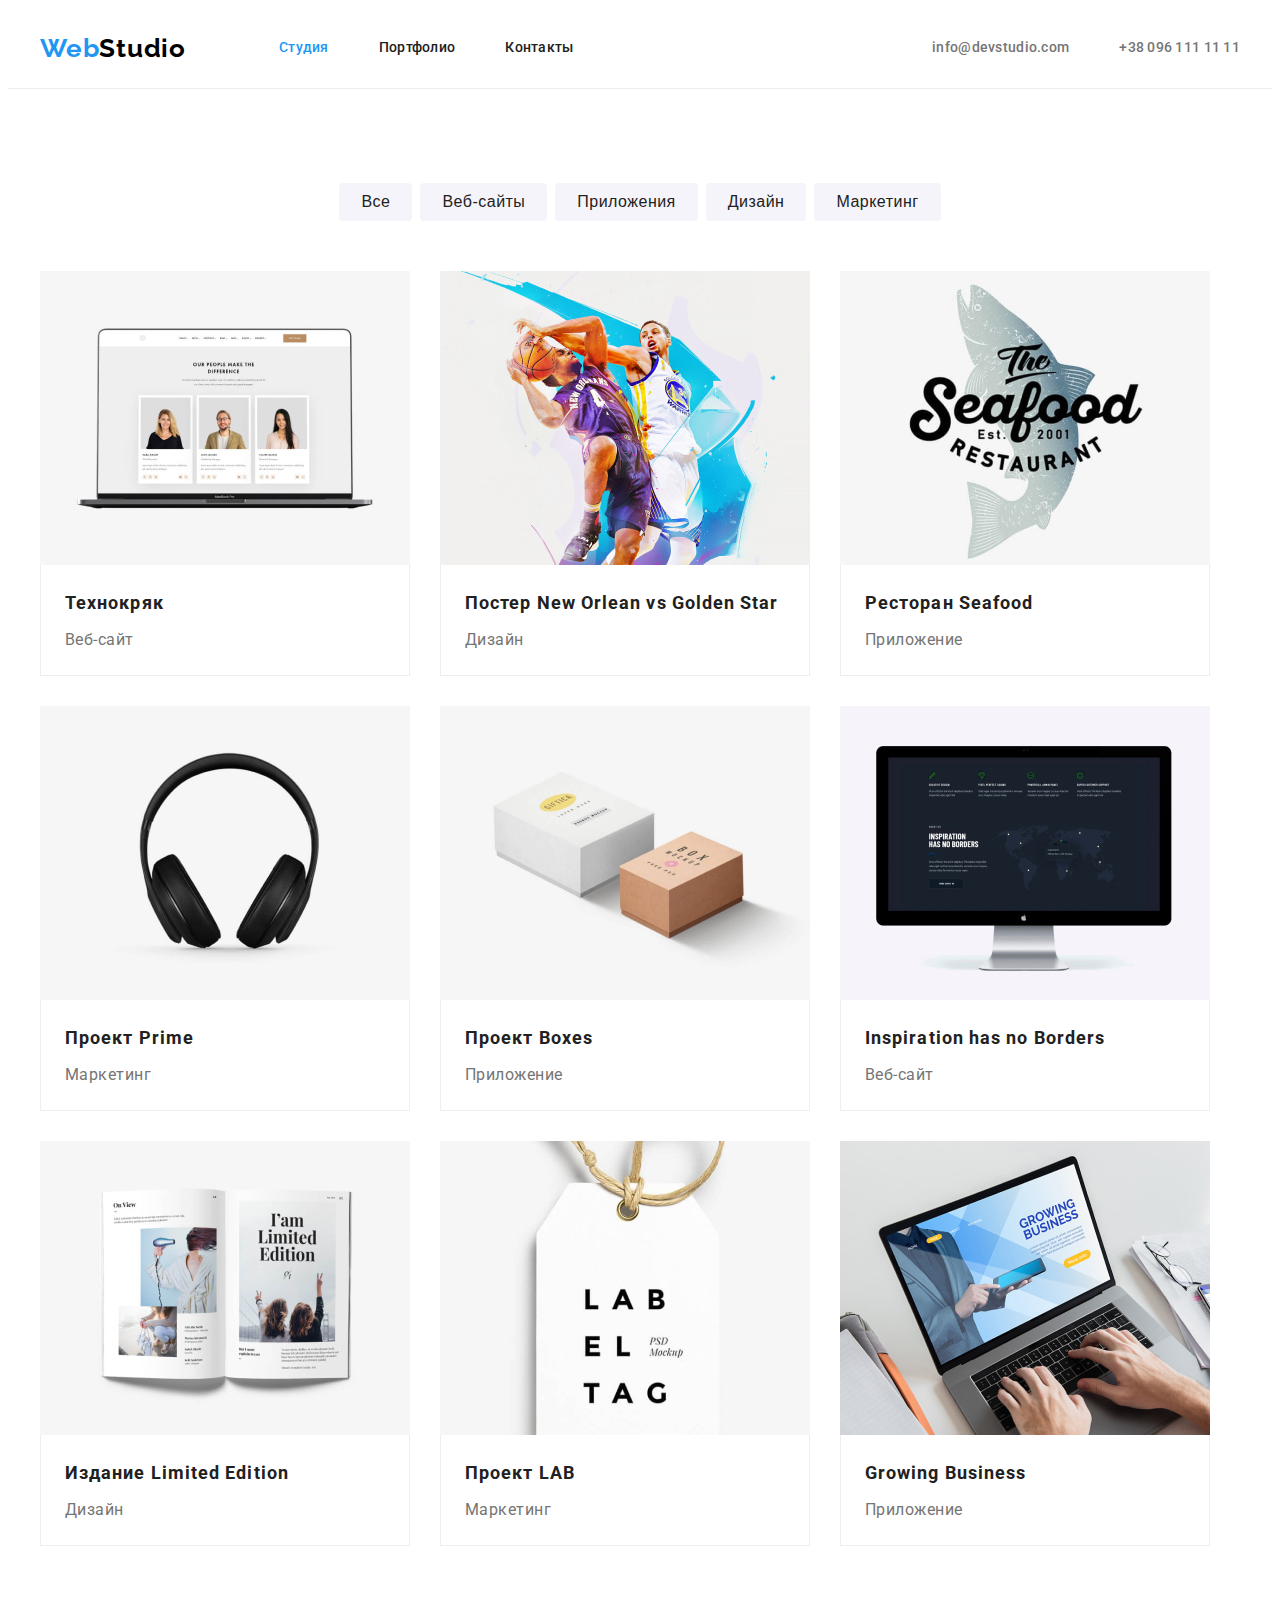
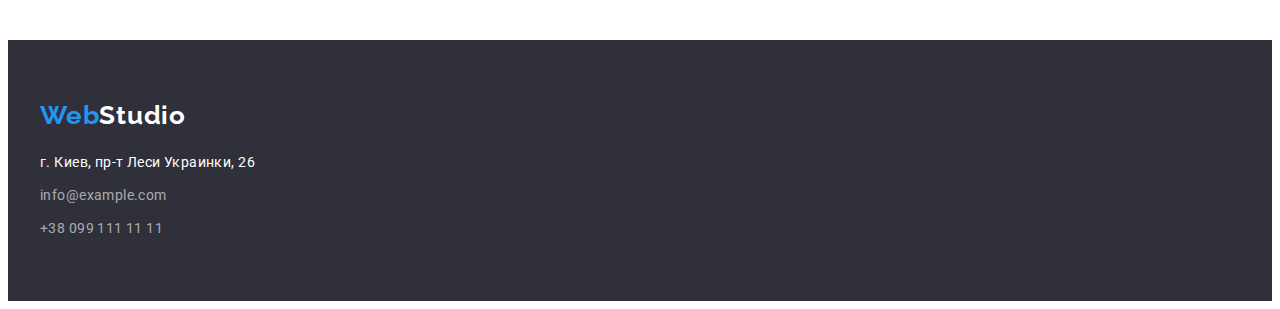
==== portfolio.html @ 70b2a4fe "hw4" ====
<!DOCTYPE html>
<html lang="ru">
<head>
    <meta charset="UTF-8">
    <meta http-equiv="X-UA-Compatible" content="IE=edge">
    <meta name="viewport" content="width=device-width, initial-scale=1.0">
    <title>Портфолио</title>
    
    <!-- Основные шрифты -->
    <link rel="preconnect" href="https://fonts.googleapis.com">
    <link rel="preconnect" href="https://fonts.gstatic.com" crossorigin>
    <link href="https://fonts.googleapis.com/css2?family=Raleway:wght@700&family=Roboto:wght@400;500;700;900&display=swap" rel="stylesheet">
    
        <!-- Нормализация стилей -->
    <link rel="stylesheet" href="https://cdnjs.cloudflare.com/ajax/libs/modern-normalize/1.1.0/modern-normalize.min.css"
        integrity="sha512-wpPYUAdjBVSE4KJnH1VR1HeZfpl1ub8YT/NKx4PuQ5NmX2tKuGu6U/JRp5y+Y8XG2tV+wKQpNHVUX03MfMFn9Q=="
        crossorigin="anonymous" referrerpolicy="no-referrer" />
    
    <!-- Кастомные стили -->
    <link rel="stylesheet" href="./css/styles.css">
</head>
<body>
    <!-- Секция Хедер -->
    <header class="header">
        <div class="container header-container">
            <a class="logo link" href="./index.html" lang="en"><span class="logo-primary">Web</span><span
                    class="logo-secondary">Studio</span></a>
            <nav class="nav">
                <ul class="nav-list list">
                    <li class="nav-item"><a class="link current" href="./index.html">Студия</a></li>
                    <li class="nav-item"><a class="link" href="./portfolio.html">Портфолио</a></li>
                    <li class="nav-item"><a class="link" href="">Контакты</a></li>
                </ul>
            </nav>
            <ul class="contact-list list">
                <li class="contact-item"><a class="contact-link link"
                        href="mailto:info@devstudio.com">info@devstudio.com</a></li>
                <li class="contact-item"><a class="contact-link link" href="tel:+380961111111">+38 096 111 11 11</a></li>
            </ul>
        </div>
    </header>
    <!-- Уникальный контент -->
    <main>
        <!-- Секция Портфолио -->
        <section class="portfolio section">
           <div class="container portfolio-container">
                <h1 class="portfolio-title">Портфолио</h1>
                <ul class="filter-list list">
                    <li class="filter-item"><button class="filter-btn" type="button"><span class="btn-txt">Все</span></button></li>
                    <li class="filter-item"><button class="filter-btn" type="button"><span class="btn-txt">Веб-сайты</span></button>
                    </li>
                    <li class="filter-item"><button class="filter-btn" type="button"><span class="btn-txt">Приложения</span></button>
                    </li>
                    <li class="filter-item"><button class="filter-btn" type="button"><span class="btn-txt">Дизайн</span></button></li>
                    <li class="filter-item"><button class="filter-btn" type="button"><span class="btn-txt">Маркетинг</span></button>
                    </li>
                </ul>
                <ul class="portfolio-list list">
                    <li class="portfolio-item">
                        <a class="portfolio-link link" href="">
                            <img class="portfolio-img" src="./images/portfolio/web.jpg" alt="Демонстрация веб-сайта" width="370"
                                height="294">
                            <div class="txt-card">
                                <h2 class="portfolio-subtitle">Технокряк</h2>
                                <p class="portfolio-desc">Веб-сайт</p>
                            </div>
                        </a>
                    </li>
                    <li class="portfolio-item">
                        <a class="portfolio-link link" href="">
                            <img class="portfolio-img" src="./images/portfolio/poster.jpg" alt="Постер с баскетболистами" width="370"
                                height="294">
                            <div class="txt-card">
                                <h2 class="portfolio-subtitle">Постер New Orlean vs Golden Star</h2>
                                <p class="portfolio-desc">Дизайн</p>
                            </div>
                        </a>
                    </li>
                    <li class="portfolio-item">
                        <a class="portfolio-link link" href="">
                            <img class="portfolio-img" src="./images/portfolio/seafood.jpg" alt="Логотип ресторана" width="370"
                                height="294">
                            <div class="txt-card">
                                <h2 class="portfolio-subtitle">Ресторан Seafood</h2>
                                <p class="portfolio-desc">Приложение</p>
                            </div>
                        </a>
                    </li>
                    <li class="portfolio-item">
                        <a class="portfolio-link link" href="">
                            <img class="portfolio-img" src="./images/portfolio/prime.jpg" alt="Закрытые наушники" width="370"
                                height="294">
                            <div class="txt-card">
                                <h2 class="portfolio-subtitle">Проект Prime</h2>
                                <p class="portfolio-desc">Маркетинг</p>
                            </div>
                        </a>
                    </li>
                    <li class="portfolio-item">
                        <a class="portfolio-link link" href="">
                            <img class="portfolio-img" src="./images/portfolio/boxes.jpg" alt="Коробки" width="370" height="294">
                            <div class="txt-card">
                                <h2 class="portfolio-subtitle">Проект Boxes</h2>
                                <p class="portfolio-desc">Приложение</p>
                            </div>
                        </a>
                    </li>
                    <li class="portfolio-item">
                        <a class="portfolio-link link" href="">
                            <img class="portfolio-img" src="./images/portfolio/inspiration.jpg" alt="Демонстрация веб-сайта" width="370"
                                height="294">
                            <div class="txt-card">
                                <h2 class="portfolio-subtitle">Inspiration has no Borders</h2>
                                <p class="portfolio-desc">Веб-сайт</p>
                            </div>
                        </a>
                    </li>
                    <li class="portfolio-item">
                        <a class="portfolio-link link" href="">
                            <img class="portfolio-img" src="./images/portfolio/edition.jpg" alt="Издание в развороте" width="370"
                                height="294">
                            <div class="txt-card">
                                <h2 class="portfolio-subtitle">Издание Limited Edition</h2>
                                <p class="portfolio-desc">Дизайн</p>
                            </div>
                        </a>
                    </li>
                    <li class="portfolio-item">
                        <a class="portfolio-link link" href="">
                            <img class="portfolio-img" src="./images/portfolio/lab.jpg" alt="Бирка продукта" width="370" height="294">
                            <div class="txt-card">
                                <h2 class="portfolio-subtitle">Проект LAB</h2>
                                <p class="portfolio-desc">Маркетинг</p>
                            </div>
                        </a>
                    </li>
                    <li class="portfolio-item">
                        <a class="portfolio-link link" href="">
                            <img class="portfolio-img" src="./images/portfolio/business.jpg" alt="Демонстрация приложения" width="370"
                                height="294">
                            <div class="txt-card">
                                <h2 class="portfolio-subtitle">Growing Business</h2>
                                <p class="portfolio-desc">Приложение</p>
                            </div>
                        </a>
                    </li>
                </ul>
           </div>
        </section>
    </main>
    <!-- Секция Футер -->
    <footer class="footer section">
        <div class="container footer-container">
            <a class="logo link" href="./index.html" lang="en"><span class="logo-primary">Web</span><span
                    class="footer-logo-secondary">Studio</span></a>
            <address class="footer-address">
                <span class="location">г. Киев, пр-т Леси Украинки, 26</span>
                <ul class="footer-list list">
                    <li class="footer-item">
                        <a class="footer-link link" href="mailto:info@example.com">info@example.com</a>
                    </li>
                    <li class="footer-item">
                        <a class="footer-link link" href="tel:+380991111111">+38 099 111 11 11</a>
                    </li>
                </ul>
            </address>
        </div>
    </footer>
</body>
</html>
---- css/styles.css ----
:root {
  /* Шрифт */
  --primary-font: "Roboto", sans-serif;
  --secondary-font: "Raleway", sans-serif;

  /* Цвет текста */
  --primary-text-color: #212121;
  --secondary-text-color: #757575;
  --primary-accent-color: #2196f3;
  --secondary-accent-color: #ffffff;
  --header-logo-color: #000000;
  --footer-item-color: rgba(255, 255, 255, 0.6);

  /* Фон */
  --primary-background-color: #ffffff;
  --secondary-background-color: #2f303a;
  --additional-background-color: #f5f4fa;
}

/* Body */

body {
  font-family: var(--primary-font);
  font-size: 14px;
  line-height: 1.14;

  letter-spacing: 0.03em;

  color: var(--primary-text-color);
  background-color: var(--primary-background-color);
}

h1,
h2,
h3,
h4,
h5,
h6,
p {
  margin: 0;
  max-width: 100%;
}

img {
  display: block;
}

.link {
  font-family: inherit;
  color: inherit;
  text-decoration: none;
}
.list {
  padding-left: 0;
  margin-top: 0;
  margin-bottom: 0;

  list-style: none;
}

.container {
  width: 1200px;
  padding-left: 15px;
  padding-right: 15px;

  margin-left: auto;
  margin-right: auto;

  /* outline: 1px solid tomato; */
}

.section {
  padding-top: 94px;
  padding-bottom: 94px;
}

/* Стиль Лого */

.logo-primary,
.logo-secondary,
.footer-logo-secondary {
  font-family: var(--secondary-font);
  font-weight: 700;
  font-size: 26px;
  line-height: 1.19;

  letter-spacing: 0.03em;

  color: var(--primary-accent-color);
}
.logo-secondary {
  color: var(--header-logo-color);
}
.footer-logo-secondary {
  color: var(--secondary-accent-color);
}

/* Хедер */

.header {
  /* box-sizing: border-box; */
  border-bottom: 1px solid #ececec;
}

.header-container {
  display: flex;
  align-items: center;
}

.header-container .logo {
  margin-right: 93px;

  /* outline: 1px solid tomato; */
}

.nav-list {
  display: flex;
}

.nav-item {
  display: flex;
  margin-right: 50px;

  font-weight: 500;
  letter-spacing: 0.02em;
}

.nav-item:last-child {
  margin-right: 0;
}

.nav-item:hover,
.nav-item:focus {
  color: var(--primary-accent-color);
}

.nav-item > .link {
  display: block;
  padding-top: 32px;
  padding-bottom: 32px;

  /* outline: 1px solid tomato; */
}

.nav-list .link.current {
  color: var(--primary-accent-color);
}

.contact-list {
  display: flex;
  margin-left: auto;

  font-weight: 500;
  letter-spacing: 0.02em;
}

.contact-item {
  color: var(--secondary-text-color);

  /* outline: 1px solid tomato; */
}

.contact-item:hover,
.contact-item:focus {
  color: var(--primary-accent-color);
}

.contact-item:not(:last-child) {
  margin-right: 50px;
}

.contact-link {
  display: block;
  padding-top: 32px;
  padding-bottom: 32px;

  /* outline: 1px solid tomato; */
}
/* Герой */

.hero.section {
  text-align: center;

  padding-top: 200px;
  padding-bottom: 200px;

  background-color: var(--secondary-background-color);
}

.hero-title {
  max-width: 696px;
  margin-left: auto;
  margin-right: auto;
  margin-bottom: 30px;

  font-weight: 900;
  font-size: 44px;
  line-height: 1.36;

  letter-spacing: 0.06em;
  text-transform: uppercase;

  color: var(--secondary-accent-color);

  /* outline: 1px solid tomato; */
}

.hero-button {
  padding: 10px 32px;
  border-radius: 4px;

  font-weight: 700;
  font-size: 16px;
  line-height: 1.88;

  /* align-items: center;
  text-align: center; */
  letter-spacing: 0.06em;

  color: var(--secondary-accent-color);

  background-color: var(--primary-accent-color);
  cursor: pointer;

  border: none;
}

.hero-button:hover,
.hero-button:focus {
  background-color: #188ce8;
}

/* Особенности */

.feature-list {
  display: flex;
}

.feature-item {
  min-width: 270px;

  /* outline: 1px solid tomato; */
}

.feature-item:not(:last-child) {
  margin-right: 30px;
}

.feature-subtitle {
  margin-bottom: 10px;

  font-weight: 700;
  font-size: 14px;
  line-height: 1.14;

  letter-spacing: 0.03em;
  text-transform: uppercase;

  color: var(--primary-text-color);
}

.feature-text {
  font-size: 14px;
  line-height: 1.71;

  letter-spacing: 0.03em;

  color: var(--secondary-text-color);
}

/* Услуги и Команда*/

.services.section {
  padding-top: 0;
}

.services-title,
.team-title {
  margin-bottom: 50px;

  font-weight: 700;
  font-size: 36px;
  line-height: 1.17;

  text-align: center;
  letter-spacing: 0.03em;

  color: var(--primary-text-color);

  /* outline: 1px solid tomato; */
}

.services-list {
  display: flex;
}

.services-item {
  /* outline: 1px solid tomato; */
}

.services-item:not(:last-child) {
  margin-right: 30px;
}

.team-list {
  display: flex;
}

.team-item {
  background-color: var(--primary-background-color);

  /* outline: 1px solid tomato; */
}

.team-item:not(:last-child) {
  margin-right: 30px;
}

.team-txt {
  padding-top: 30px;
  padding-bottom: 30px;
  padding-left: 32px;
  padding-right: 32px;

  /* outline: 1px solid tomato; */
}

.team-subtitle {
  margin-bottom: 10px;

  font-weight: 500;
  font-size: 16px;
  line-height: 1.19;
  text-align: center;

  letter-spacing: 0.03em;

  color: var(--primary-text-color);
}

.team-desc {
  font-size: 16px;
  line-height: 1.19;
  text-align: center;

  letter-spacing: 0.03em;

  color: var(--secondary-text-color);
}

.team {
  background: var(--additional-background-color);
}

/* Футер */

.footer.section {
  padding-top: 60px;
  padding-bottom: 60px;

  background-color: var(--secondary-background-color);
}

.footer-container .logo {
  display: block;
  margin-bottom: 20px;
}

.location,
.footer-link {
  font-size: 14px;
  line-height: 1.71;
  font-style: normal;

  letter-spacing: 0.03em;

  color: var(--secondary-accent-color);
}

.location {
  display: block;
  margin-bottom: 9px;
}

.footer-item:not(:last-child) {
  margin-bottom: 9px;
}

.footer-link {
  color: var(--footer-item-color);
}

.footer-link:hover,
.footer-link:focus {
  color: var(--primary-accent-color);
}
/* Портфолио */

.filter-list {
  display: flex;
  justify-content: center;
  margin-bottom: 50px;
}

.filter-item:not(:last-child) {
  margin-right: 8px;
}

.filter-btn {
  padding: 6px 22px;
  border-radius: 4px;

  font-weight: 500;
  font-size: 16px;
  line-height: 1.63;

  text-align: center;
  letter-spacing: 0.03em;

  color: var(--primary-text-color);
  background-color: var(--additional-background-color);
  cursor: pointer;

  border: none;

  /* outline: 1px solid tomato; */
}

.filter-btn:hover,
.filter-btn:focus {
  background-color: var(--primary-accent-color);
}

.btn-txt:hover,
.btn-txt:focus {
  color: var(--secondary-accent-color);
}

.portfolio-list {
  display: flex;
  flex-wrap: wrap;

  margin-right: -30px;
  margin-bottom: -30px;
}

.portfolio-item {
  /* flex-basis: calc(100% / 3 - 30px); */
  flex-basis: calc(100% - 60px) / 3;

  margin-right: 30px;
  margin-bottom: 30px;

  /* border: 1px solid #eeeeee; */

  /* outline: 1px solid tomato;

  border-left: 1px solid #eeeeee;
  border-right: 1px solid #eeeeee;
  border-bottom: 1px solid #eeeeee; */
}

/* .portfolio-img {
  overflow: hidden;
} */
.txt-card {
  padding-top: 20px;
  padding-bottom: 20px;
  padding-left: 24px;
  padding-right: 24px;

  border-left: 1px solid #eeeeee;
  border-right: 1px solid #eeeeee;
  border-bottom: 1px solid #eeeeee;
}

.portfolio-subtitle {
  margin-bottom: 4px;

  font-weight: 700;
  font-size: 18px;
  line-height: 2;

  letter-spacing: 0.06em;

  color: var(--primary-text-color);
}

.portfolio-desc {
  font-size: 16px;
  line-height: 1.88;

  letter-spacing: 0.03em;

  color: var(--secondary-text-color);
}

/* visually-hidden */

.feature-title,
.portfolio-title {
  position: absolute;
  white-space: nowrap;
  width: 1px;
  height: 1px;
  overflow: hidden;
  border: 0;
  padding: 0;
  clip: rect(0 0 0 0);
  clip-path: inset(50%);
  margin: -1px;
}
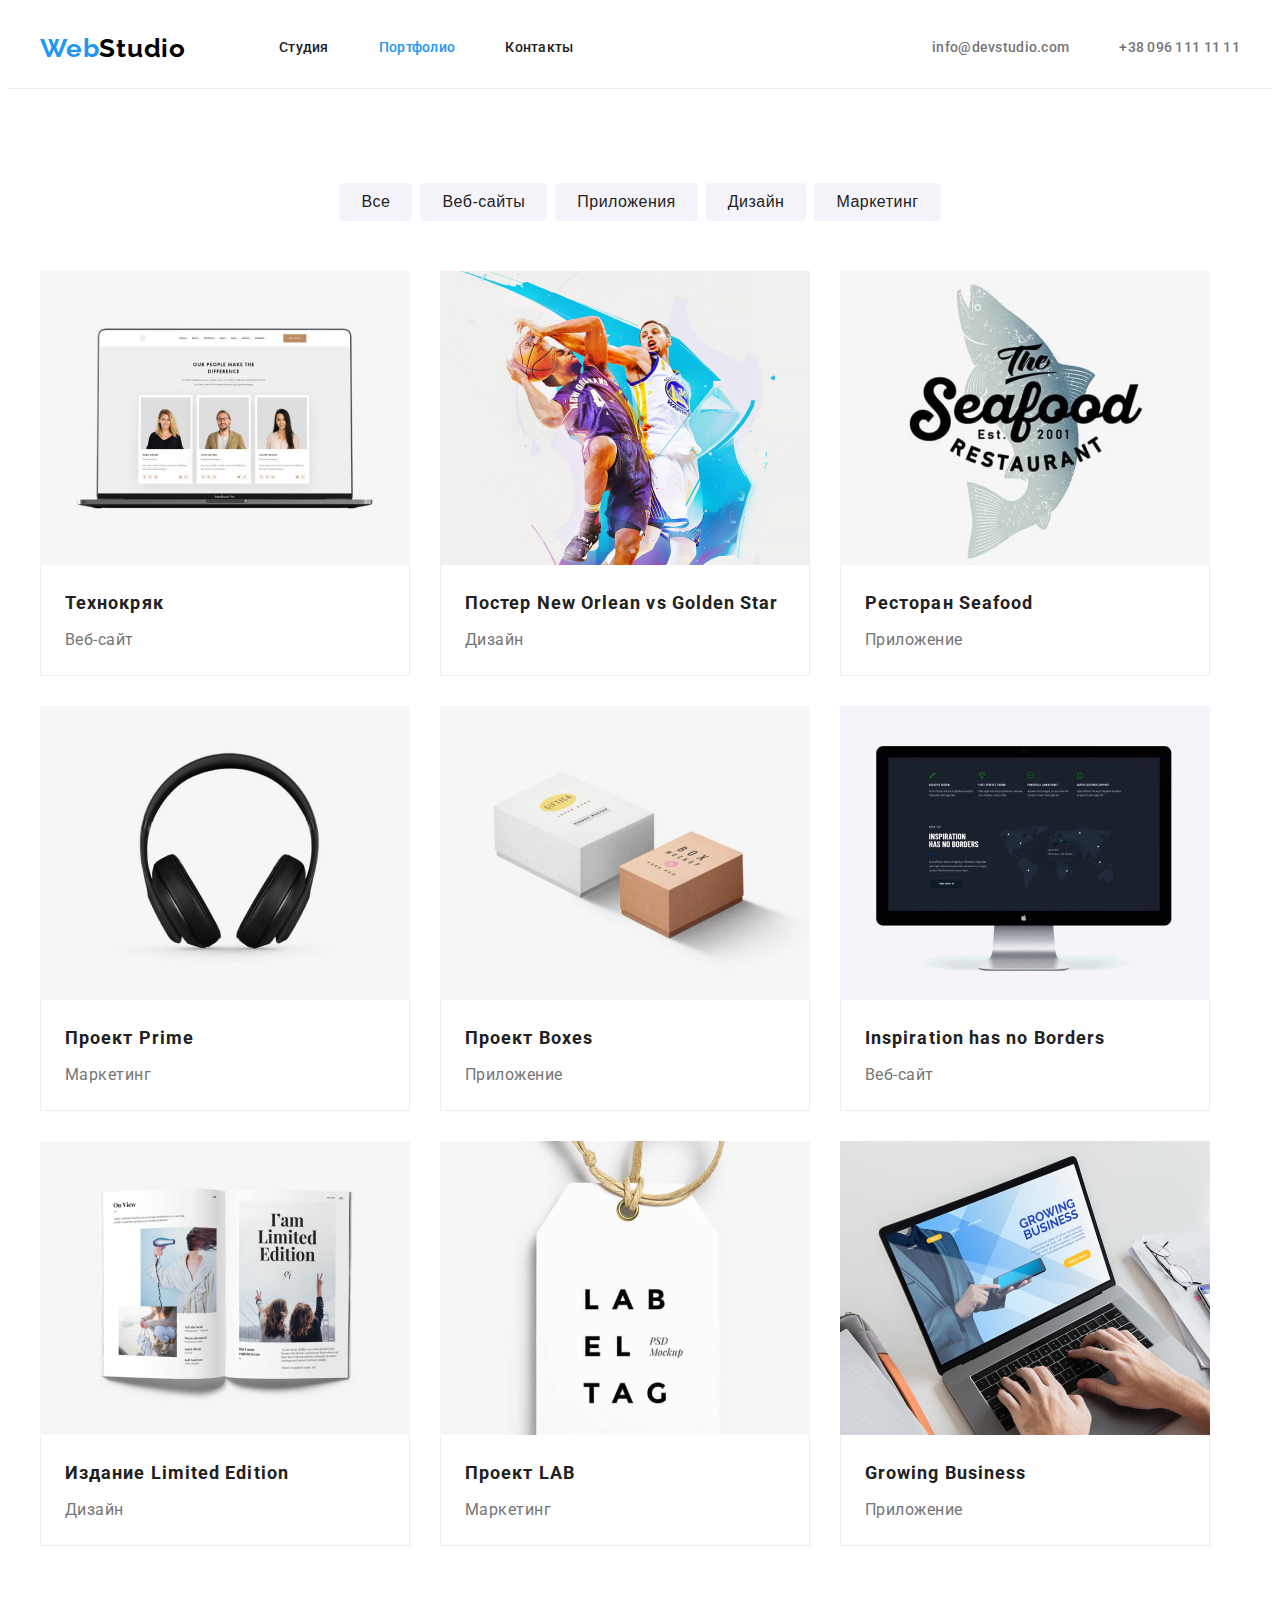
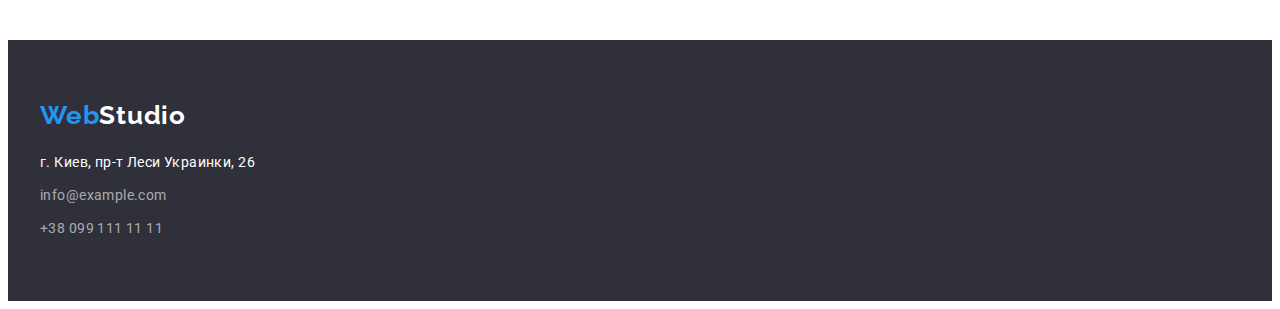
==== commit d6fe4226: "Update portfolio.html" ====
--- a/portfolio.html
+++ b/portfolio.html
@@ -27,8 +27,8 @@
                     class="logo-secondary">Studio</span></a>
             <nav class="nav">
                 <ul class="nav-list list">
-                    <li class="nav-item"><a class="link current" href="./index.html">Студия</a></li>
-                    <li class="nav-item"><a class="link" href="./portfolio.html">Портфолио</a></li>
+                    <li class="nav-item"><a class="link" href="./index.html">Студия</a></li>
+                    <li class="nav-item"><a class="link current" href="./portfolio.html">Портфолио</a></li>
                     <li class="nav-item"><a class="link" href="">Контакты</a></li>
                 </ul>
             </nav>
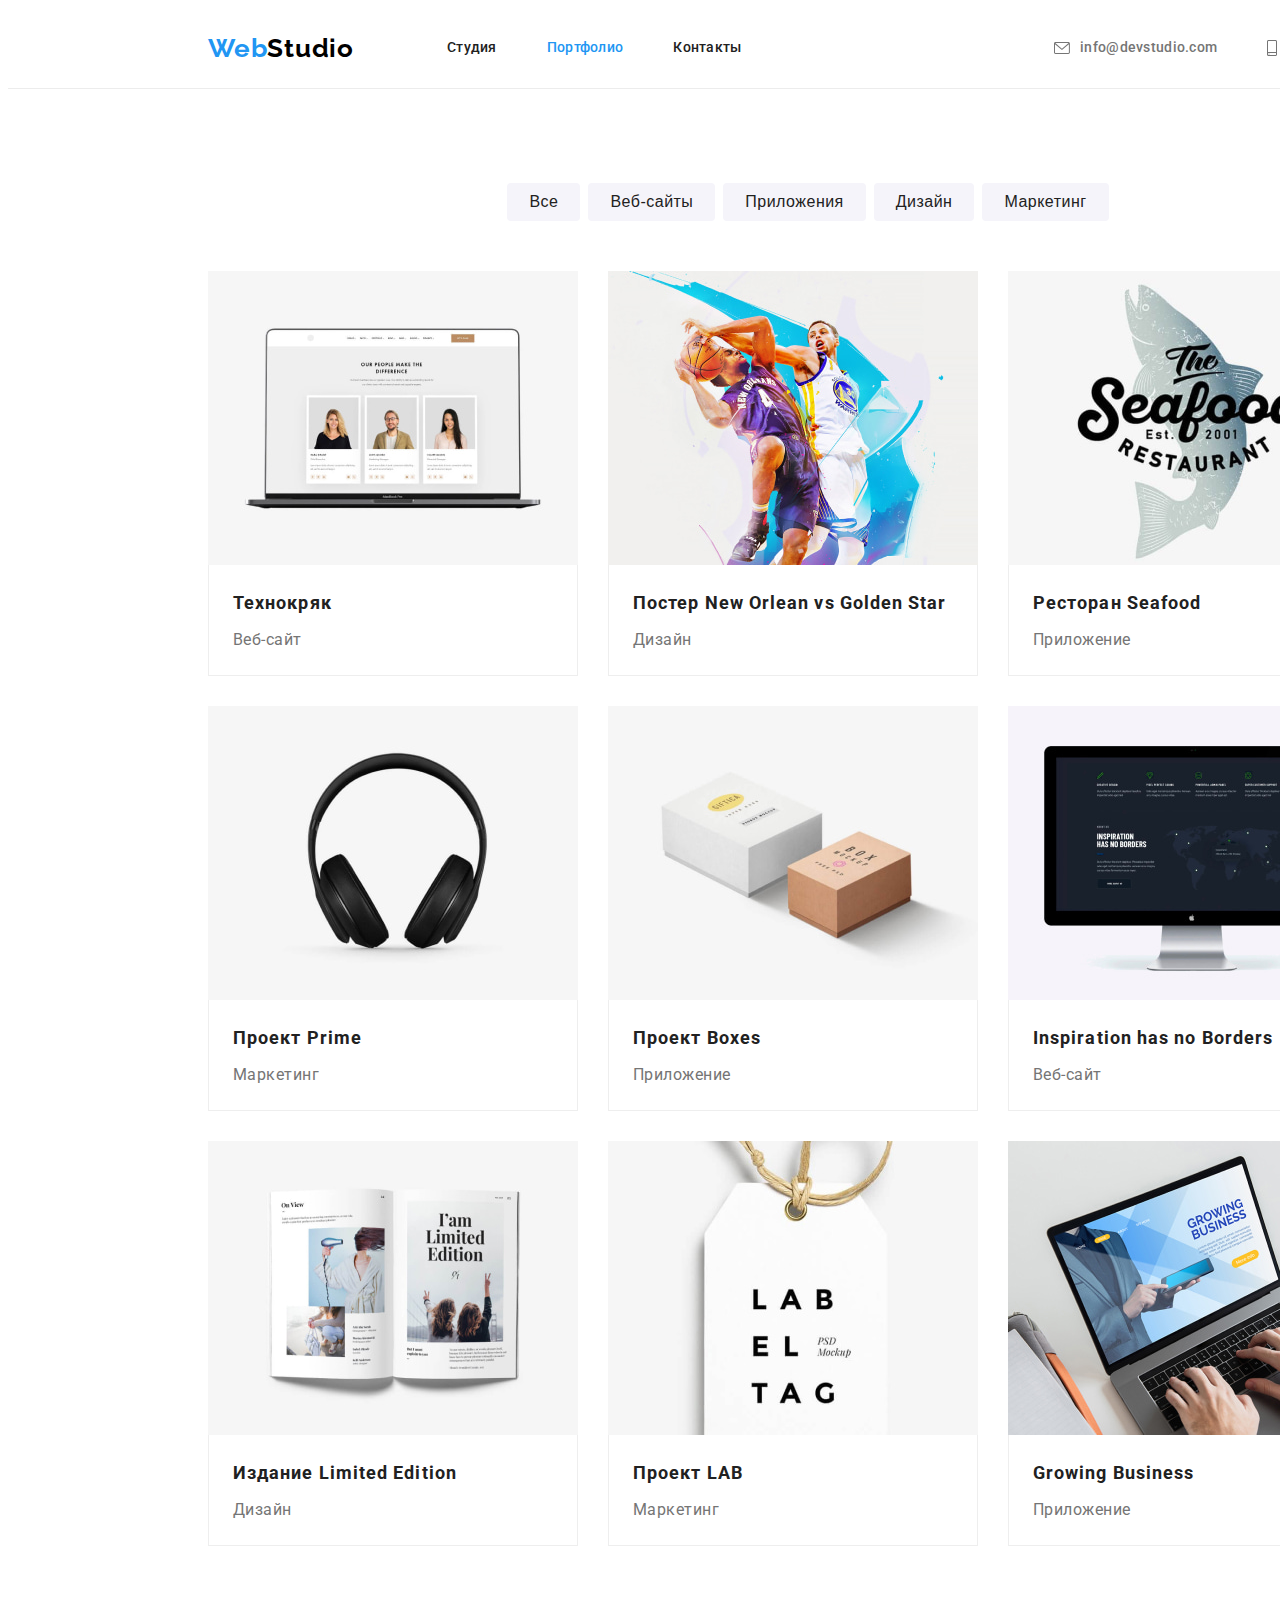
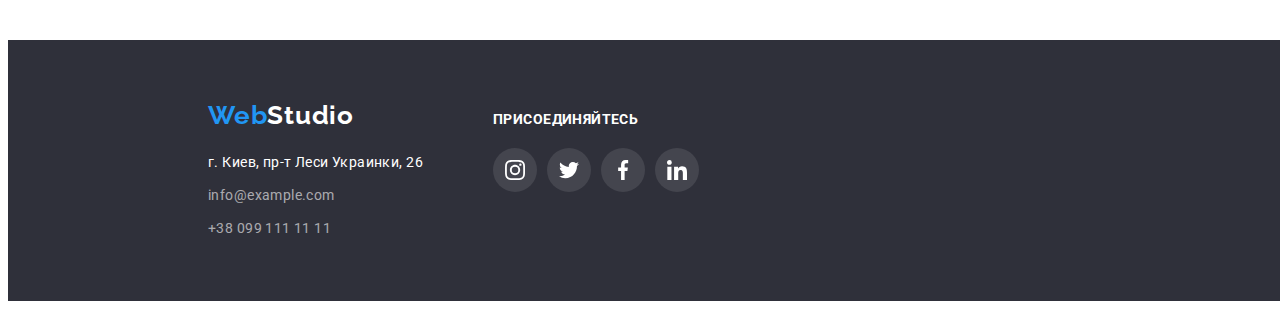
==== commit f3222554: "hw4" ====
--- a/portfolio.html
+++ b/portfolio.html
@@ -33,9 +33,20 @@
                 </ul>
             </nav>
             <ul class="contact-list list">
-                <li class="contact-item"><a class="contact-link link"
-                        href="mailto:info@devstudio.com">info@devstudio.com</a></li>
-                <li class="contact-item"><a class="contact-link link" href="tel:+380961111111">+38 096 111 11 11</a></li>
+                <li class="contact-item">
+                    <a class="contact-link link" href="mailto:info@devstudio.com">
+                        <svg class="contact-icon" width="16" height="12">
+                            <use href="./images/icons.svg#envelope"></use>
+                        </svg>
+                        info@devstudio.com</a>
+                </li>
+                <li class="contact-item">
+                    <a class="contact-link link" href="tel:+380961111111">
+                        <svg class="contact-icon" width="10" height="16">
+                            <use href="./images/icons.svg#smartphone"></use>
+                        </svg>
+                        +38 096 111 11 11</a>
+                </li>
             </ul>
         </div>
     </header>
@@ -151,19 +162,54 @@
     <!-- Секция Футер -->
     <footer class="footer section">
         <div class="container footer-container">
-            <a class="logo link" href="./index.html" lang="en"><span class="logo-primary">Web</span><span
-                    class="footer-logo-secondary">Studio</span></a>
-            <address class="footer-address">
-                <span class="location">г. Киев, пр-т Леси Украинки, 26</span>
-                <ul class="footer-list list">
-                    <li class="footer-item">
-                        <a class="footer-link link" href="mailto:info@example.com">info@example.com</a>
-                    </li>
-                    <li class="footer-item">
-                        <a class="footer-link link" href="tel:+380991111111">+38 099 111 11 11</a>
-                    </li>
-                </ul>
-            </address>
+            <div class="footer-container-contacts">
+                <a class="logo link" href="./index.html" lang="en"><span class="logo-primary">Web</span><span
+                        class="footer-logo-secondary">Studio</span></a>
+                <address class="footer-address">
+                    <span class="location">г. Киев, пр-т Леси Украинки, 26</span>
+                    <ul class="footer-list list">
+                        <li class="footer-item">
+                            <a class="footer-link link" href="mailto:info@example.com">info@example.com</a>
+                        </li>
+                        <li class="footer-item">
+                            <a class="footer-link link" href="tel:+380991111111">+38 099 111 11 11</a>
+                        </li>
+                    </ul>
+                </address>
+            </div>
+            <div class="footer-container-socials">
+                <p class="footer-socials-title">присоединяйтесь</p>
+                <ul class="footer-socials list">
+                    <li class="footer-socials-item">
+                        <a class="footer-socials-link link" href="">
+                            <svg class="footer-socials-icon" width="20" height="20">
+                                <use href="./images/icons.svg#instagram"></use>
+                            </svg>
+                        </a>
+                    </li>
+                    <li class="footer-socials-item">
+                        <a class="footer-socials-link link" href="">
+                            <svg class="footer-socials-icon" width="20" height="20">
+                                <use href="./images/icons.svg#twitter"></use>
+                            </svg>
+                        </a>
+                    </li>
+                    <li class="footer-socials-item">
+                        <a class="footer-socials-link link" href="">
+                            <svg class="footer-socials-icon" width="20" height="20">
+                                <use href="./images/icons.svg#facebook"></use>
+                            </svg>
+                        </a>
+                    </li>
+                    <li class="footer-socials-item">
+                        <a class="footer-socials-link link" href="">
+                            <svg class="footer-socials-icon" width="20" height="20">
+                                <use href="./images/icons.svg#linkedin"></use>
+                            </svg>
+                        </a>
+                    </li>
+                </ul>
+            </div>
         </div>
     </footer>
 </body>
--- a/css/styles.css
+++ b/css/styles.css
@@ -15,6 +15,7 @@
   --primary-background-color: #ffffff;
   --secondary-background-color: #2f303a;
   --additional-background-color: #f5f4fa;
+  --hero-background-color: #c4c4c4;
 }
 
 /* Body */
@@ -65,11 +66,12 @@
 
   margin-left: auto;
   margin-right: auto;
-
-  /* outline: 1px solid tomato; */
 }
 
 .section {
+  width: 1600px;
+  margin-left: auto;
+  margin-right: auto;
   padding-top: 94px;
   padding-bottom: 94px;
 }
@@ -98,7 +100,10 @@
 /* Хедер */
 
 .header {
-  /* box-sizing: border-box; */
+  width: 1600px;
+  margin-left: auto;
+  margin-right: auto;
+
   border-bottom: 1px solid #ececec;
 }
 
@@ -109,8 +114,6 @@
 
 .header-container .logo {
   margin-right: 93px;
-
-  /* outline: 1px solid tomato; */
 }
 
 .nav-list {
@@ -138,8 +141,6 @@
   display: block;
   padding-top: 32px;
   padding-bottom: 32px;
-
-  /* outline: 1px solid tomato; */
 }
 
 .nav-list .link.current {
@@ -156,13 +157,6 @@
 
 .contact-item {
   color: var(--secondary-text-color);
-
-  /* outline: 1px solid tomato; */
-}
-
-.contact-item:hover,
-.contact-item:focus {
-  color: var(--primary-accent-color);
 }
 
 .contact-item:not(:last-child) {
@@ -170,21 +164,40 @@
 }
 
 .contact-link {
-  display: block;
+  display: flex;
+  align-items: center;
   padding-top: 32px;
   padding-bottom: 32px;
-
-  /* outline: 1px solid tomato; */
-}
+}
+
+.contact-icon {
+  margin-right: 10px;
+  fill: currentColor;
+}
+
+.contact-list .link:hover,
+.contact-list .link:focus {
+  color: var(--primary-accent-color);
+}
+
 /* Герой */
 
 .hero.section {
-  text-align: center;
-
   padding-top: 200px;
   padding-bottom: 200px;
 
-  background-color: var(--secondary-background-color);
+  text-align: center;
+
+  background-color: var(--hero-background-color);
+  background-image: linear-gradient(
+      to bottom,
+      rgba(47, 48, 58, 0.4),
+      rgba(47, 48, 58, 0.4)
+    ),
+    url(../images/hero-img.jpg);
+  background-repeat: no-repeat;
+  background-position: center;
+  background-size: 1600px 600px;
 }
 
 .hero-title {
@@ -201,8 +214,6 @@
   text-transform: uppercase;
 
   color: var(--secondary-accent-color);
-
-  /* outline: 1px solid tomato; */
 }
 
 .hero-button {
@@ -212,9 +223,6 @@
   font-weight: 700;
   font-size: 16px;
   line-height: 1.88;
-
-  /* align-items: center;
-  text-align: center; */
   letter-spacing: 0.06em;
 
   color: var(--secondary-accent-color);
@@ -236,10 +244,27 @@
   display: flex;
 }
 
+.feature-item-icon {
+  display: flex;
+  margin-bottom: 30px;
+  justify-content: center;
+  align-items: center;
+  /* padding-top: 25px;
+  padding-bottom: 25px;
+  padding-left: 100px;
+  padding-right: 100px; */
+  width: 270px;
+  height: 120px;
+  background-color: var(--additional-background-color);
+  border-radius: 4px;
+}
+
+.feature-item-icon:not(:last-child) {
+  margin-right: 30px;
+}
+
 .feature-item {
   min-width: 270px;
-
-  /* outline: 1px solid tomato; */
 }
 
 .feature-item:not(:last-child) {
@@ -286,16 +311,10 @@
   letter-spacing: 0.03em;
 
   color: var(--primary-text-color);
-
-  /* outline: 1px solid tomato; */
 }
 
 .services-list {
   display: flex;
-}
-
-.services-item {
-  /* outline: 1px solid tomato; */
 }
 
 .services-item:not(:last-child) {
@@ -308,8 +327,9 @@
 
 .team-item {
   background-color: var(--primary-background-color);
-
-  /* outline: 1px solid tomato; */
+  box-shadow: 0px 1px 3px rgba(0, 0, 0, 0.12), 0px 1px 1px rgba(0, 0, 0, 0.14),
+    0px 2px 1px rgba(0, 0, 0, 0.2);
+  border-radius: 0px 0px 4px 4px;
 }
 
 .team-item:not(:last-child) {
@@ -321,8 +341,6 @@
   padding-bottom: 30px;
   padding-left: 32px;
   padding-right: 32px;
-
-  /* outline: 1px solid tomato; */
 }
 
 .team-subtitle {
@@ -339,6 +357,8 @@
 }
 
 .team-desc {
+  margin-bottom: 16px;
+
   font-size: 16px;
   line-height: 1.19;
   text-align: center;
@@ -352,7 +372,93 @@
   background: var(--additional-background-color);
 }
 
+.socials {
+  display: flex;
+}
+
+.socials-item:not(:last-child) {
+  margin-right: 10px;
+}
+
+.socials-link {
+  display: flex;
+  justify-content: center;
+  align-items: center;
+
+  width: 44px;
+  height: 44px;
+
+  border-radius: 50%;
+  background-color: var(--primary-background-color);
+}
+
+.socials-link:hover {
+  background-color: var(--primary-accent-color);
+}
+
+.socials-link:hover .socials-icon {
+  fill: var(--secondary-accent-color);
+}
+
+.socials-icon {
+  fill: #afb1b8;
+}
+
+/* Секция Клиенты */
+.clients {
+  padding-top: 94px;
+  padding-bottom: 94px;
+}
+
+.clients-title {
+  margin-bottom: 50px;
+
+  font-weight: 700;
+  font-size: 36px;
+  line-height: 1.17;
+  text-align: center;
+  letter-spacing: 0.03em;
+
+  color: var(--primary-text-color);
+}
+
+.clients-list {
+  display: flex;
+}
+
+.clients-item:not(:last-child) {
+  margin-right: 30px;
+}
+
+.clients-link {
+  display: flex;
+  justify-content: center;
+  align-items: center;
+  width: 170px;
+  height: 92px;
+
+  color: #afb1b8;
+  border: 1px solid #afb1b8;
+  border-radius: 4px;
+}
+
+.clients-icon {
+  fill: #afb1b8;
+}
+
+.clients-link:hover .clients-icon,
+.clients-link:focus .clients-icon {
+  fill: var(--primary-accent-color);
+}
+.clients-link:hover,
+.clients-link:focus {
+  border: 1px solid var(--primary-accent-color);
+}
+
 /* Футер */
+.footer-container {
+  display: flex;
+}
 
 .footer.section {
   padding-top: 60px;
@@ -361,9 +467,58 @@
   background-color: var(--secondary-background-color);
 }
 
+.footer-container-contacts {
+  display: block;
+  margin-right: 70px;
+}
+
+.footer-container-socials {
+  display: block;
+}
 .footer-container .logo {
   display: block;
   margin-bottom: 20px;
+}
+
+.footer-socials-title {
+  margin-top: 12px;
+  margin-bottom: 20px;
+
+  font-weight: 700;
+  font-size: 14px;
+  line-height: 1.14;
+  letter-spacing: 0.03em;
+  text-transform: uppercase;
+
+  color: var(--primary-background-color);
+}
+
+.footer-socials {
+  display: flex;
+}
+
+.footer-socials-item:not(:last-child) {
+  margin-right: 10px;
+}
+
+.footer-socials-link {
+  display: flex;
+  justify-content: center;
+  align-items: center;
+
+  width: 44px;
+  height: 44px;
+
+  border-radius: 50%;
+  background-color: rgba(255, 255, 255, 0.1);
+}
+
+.footer-socials-link:hover {
+  background-color: var(--primary-accent-color);
+}
+
+.footer-socials-icon {
+  fill: var(--secondary-accent-color);
 }
 
 .location,
@@ -406,6 +561,14 @@
   margin-right: 8px;
 }
 
+.filter-item:hover,
+.filter-item:focus {
+  color: var(--secondary-accent-color);
+  box-shadow: 0px 3px 1px rgba(0, 0, 0, 0.1), 0px 1px 2px rgba(0, 0, 0, 0.08),
+    0px 2px 2px rgba(0, 0, 0, 0.12);
+  border-radius: 4px;
+}
+
 .filter-btn {
   padding: 6px 22px;
   border-radius: 4px;
@@ -422,18 +585,12 @@
   cursor: pointer;
 
   border: none;
-
-  /* outline: 1px solid tomato; */
 }
 
 .filter-btn:hover,
 .filter-btn:focus {
+  color: var(--secondary-accent-color);
   background-color: var(--primary-accent-color);
-}
-
-.btn-txt:hover,
-.btn-txt:focus {
-  color: var(--secondary-accent-color);
 }
 
 .portfolio-list {
@@ -445,24 +602,18 @@
 }
 
 .portfolio-item {
-  /* flex-basis: calc(100% / 3 - 30px); */
   flex-basis: calc(100% - 60px) / 3;
 
   margin-right: 30px;
   margin-bottom: 30px;
-
-  /* border: 1px solid #eeeeee; */
-
-  /* outline: 1px solid tomato;
-
-  border-left: 1px solid #eeeeee;
-  border-right: 1px solid #eeeeee;
-  border-bottom: 1px solid #eeeeee; */
-}
-
-/* .portfolio-img {
-  overflow: hidden;
-} */
+}
+
+.portfolio-item:hover,
+.portfolio-item:hover {
+  box-shadow: 0px 1px 1px rgba(0, 0, 0, 0.12), 0px 4px 4px rgba(0, 0, 0, 0.06),
+    1px 4px 6px rgba(0, 0, 0, 0.16);
+}
+
 .txt-card {
   padding-top: 20px;
   padding-bottom: 20px;
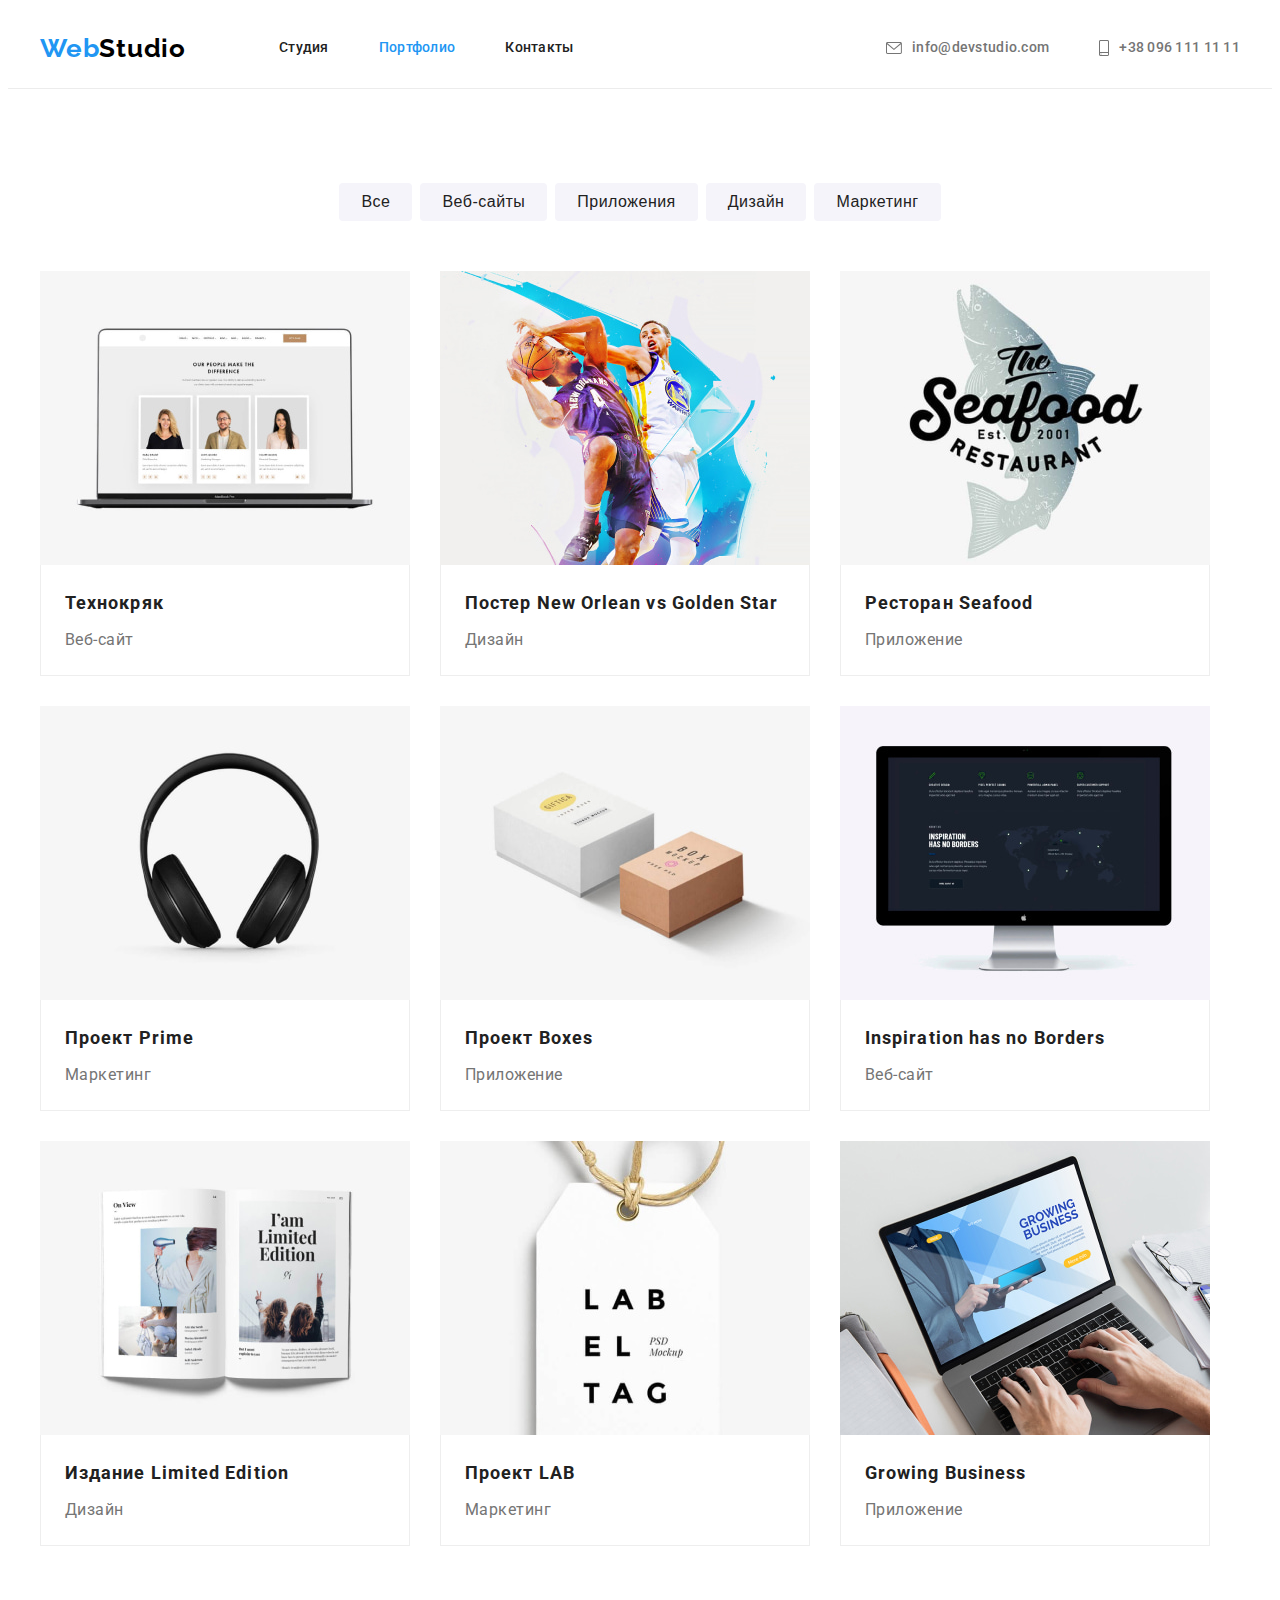
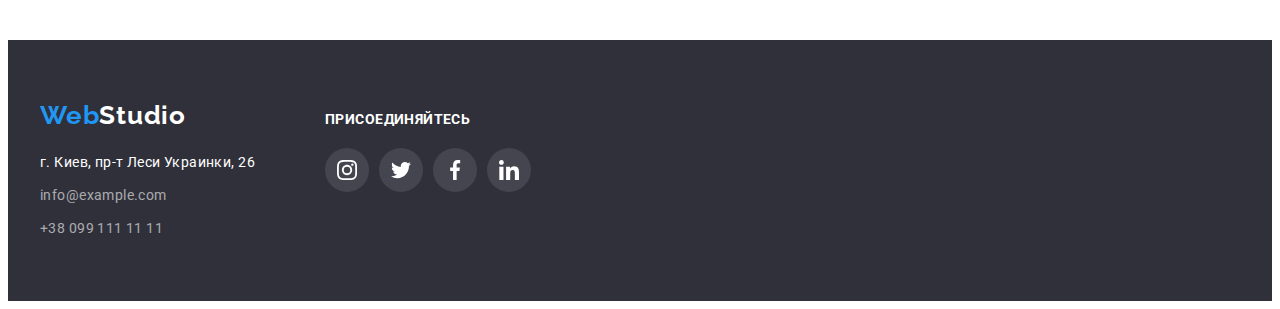
==== commit fe8efa67: "убрал span c кнопок в portfolio" ====
--- a/portfolio.html
+++ b/portfolio.html
@@ -57,13 +57,19 @@
            <div class="container portfolio-container">
                 <h1 class="portfolio-title">Портфолио</h1>
                 <ul class="filter-list list">
-                    <li class="filter-item"><button class="filter-btn" type="button"><span class="btn-txt">Все</span></button></li>
-                    <li class="filter-item"><button class="filter-btn" type="button"><span class="btn-txt">Веб-сайты</span></button>
-                    </li>
-                    <li class="filter-item"><button class="filter-btn" type="button"><span class="btn-txt">Приложения</span></button>
-                    </li>
-                    <li class="filter-item"><button class="filter-btn" type="button"><span class="btn-txt">Дизайн</span></button></li>
-                    <li class="filter-item"><button class="filter-btn" type="button"><span class="btn-txt">Маркетинг</span></button>
+                    <li class="filter-item">
+                        <button class="filter-btn" type="button">Все</button>
+                    </li>
+                    <li class="filter-item">
+                        <button class="filter-btn" type="button">Веб-сайты</button>
+                    </li>
+                    <li class="filter-item">
+                        <button class="filter-btn" type="button">Приложения</button>
+                    </li>
+                    <li class="filter-item">
+                        <button class="filter-btn" type="button">Дизайн</button></li>
+                    <li class="filter-item">
+                        <button class="filter-btn" type="button">Маркетинг</button>
                     </li>
                 </ul>
                 <ul class="portfolio-list list">
--- a/css/styles.css
+++ b/css/styles.css
@@ -69,9 +69,6 @@
 }
 
 .section {
-  width: 1600px;
-  margin-left: auto;
-  margin-right: auto;
   padding-top: 94px;
   padding-bottom: 94px;
 }
@@ -100,10 +97,6 @@
 /* Хедер */
 
 .header {
-  width: 1600px;
-  margin-left: auto;
-  margin-right: auto;
-
   border-bottom: 1px solid #ececec;
 }
 
@@ -132,8 +125,8 @@
   margin-right: 0;
 }
 
-.nav-item:hover,
-.nav-item:focus {
+.nav-item > .link:hover,
+.nav-item > .link:focus {
   color: var(--primary-accent-color);
 }
 
@@ -182,7 +175,10 @@
 
 /* Герой */
 
-.hero.section {
+.hero {
+  max-width: 1600px;
+  margin-left: auto;
+  margin-right: auto;
   padding-top: 200px;
   padding-bottom: 200px;
 
@@ -197,7 +193,7 @@
     url(../images/hero-img.jpg);
   background-repeat: no-repeat;
   background-position: center;
-  background-size: 1600px 600px;
+  background-size: cover;
 }
 
 .hero-title {
@@ -244,23 +240,15 @@
   display: flex;
 }
 
-.feature-item-icon {
-  display: flex;
+.feature-box-icon {
+  display: flex;
+  width: 270px;
+  height: 120px;
   margin-bottom: 30px;
   justify-content: center;
   align-items: center;
-  /* padding-top: 25px;
-  padding-bottom: 25px;
-  padding-left: 100px;
-  padding-right: 100px; */
-  width: 270px;
-  height: 120px;
   background-color: var(--additional-background-color);
   border-radius: 4px;
-}
-
-.feature-item-icon:not(:last-child) {
-  margin-right: 30px;
 }
 
 .feature-item {
@@ -392,11 +380,13 @@
   background-color: var(--primary-background-color);
 }
 
-.socials-link:hover {
+.socials-link:hover,
+.socials-link:focus {
   background-color: var(--primary-accent-color);
 }
 
-.socials-link:hover .socials-icon {
+.socials-link:hover .socials-icon,
+.socials-link:focus .socials-icon {
   fill: var(--secondary-accent-color);
 }
 
@@ -458,6 +448,7 @@
 /* Футер */
 .footer-container {
   display: flex;
+  align-items: baseline;
 }
 
 .footer.section {
@@ -481,7 +472,6 @@
 }
 
 .footer-socials-title {
-  margin-top: 12px;
   margin-bottom: 20px;
 
   font-weight: 700;
@@ -513,7 +503,8 @@
   background-color: rgba(255, 255, 255, 0.1);
 }
 
-.footer-socials-link:hover {
+.footer-socials-link:hover,
+.footer-socials-link:focus {
   background-color: var(--primary-accent-color);
 }
 
@@ -561,14 +552,6 @@
   margin-right: 8px;
 }
 
-.filter-item:hover,
-.filter-item:focus {
-  color: var(--secondary-accent-color);
-  box-shadow: 0px 3px 1px rgba(0, 0, 0, 0.1), 0px 1px 2px rgba(0, 0, 0, 0.08),
-    0px 2px 2px rgba(0, 0, 0, 0.12);
-  border-radius: 4px;
-}
-
 .filter-btn {
   padding: 6px 22px;
   border-radius: 4px;
@@ -591,6 +574,9 @@
 .filter-btn:focus {
   color: var(--secondary-accent-color);
   background-color: var(--primary-accent-color);
+  box-shadow: 0px 3px 1px rgba(0, 0, 0, 0.1), 0px 1px 2px rgba(0, 0, 0, 0.08),
+    0px 2px 2px rgba(0, 0, 0, 0.12);
+  border-radius: 4px;
 }
 
 .portfolio-list {
@@ -608,8 +594,12 @@
   margin-bottom: 30px;
 }
 
-.portfolio-item:hover,
-.portfolio-item:hover {
+.portfolio-link {
+  display: block;
+}
+
+.portfolio-link:hover,
+.portfolio-link:focus {
   box-shadow: 0px 1px 1px rgba(0, 0, 0, 0.12), 0px 4px 4px rgba(0, 0, 0, 0.06),
     1px 4px 6px rgba(0, 0, 0, 0.16);
 }
